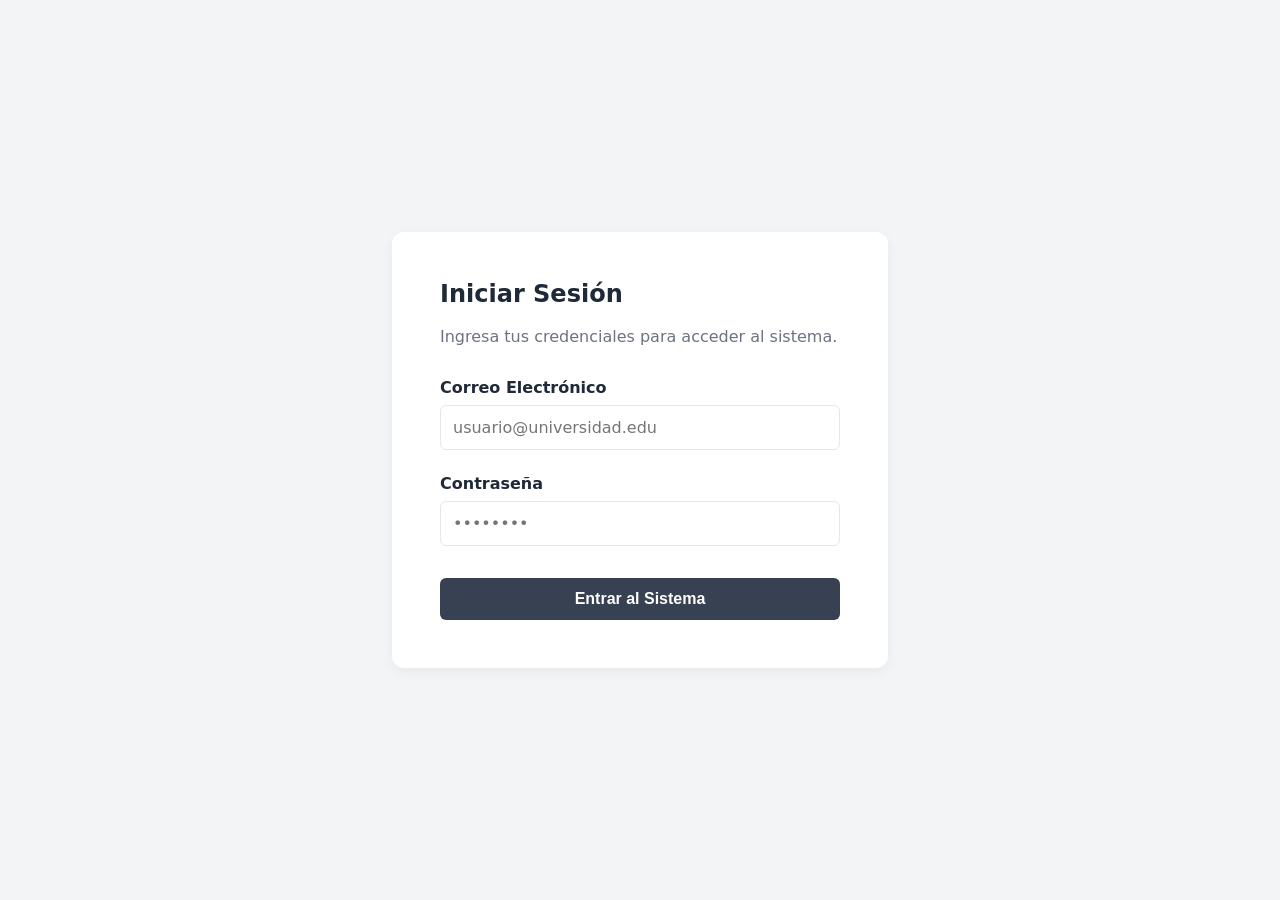
==== src/main/resources/static/index.html @ 3c0cdf13 "Tu mensaje descriptivo aquí" ====
<!DOCTYPE html>
<html lang="es">

<head>
    <meta charset="UTF-8">
    <meta name="viewport" content="width=device-width, initial-scale=1.0">
    <title>Iniciar Sesión - Centros de Acopio</title>
    <link rel="stylesheet" href="estilos.css">
    <style>
        body {
            justify-content: center;
            align-items: center;
            background-color: var(--bg-gray);
        }

        .login-card {
            background: white;
            padding: 3rem;
            border-radius: 12px;
            box-shadow: 0 4px 12px rgba(0, 0, 0, 0.05);
            width: 100%;
            max-width: 400px;
        }

        /* Corrección: Estilos idénticos para el input de contraseña */
        input[type="password"] {
            width: 100%;
            padding: 0.75rem;
            border: 1px solid var(--border);
            border-radius: 6px;
            margin-top: 0.5rem;
            box-sizing: border-box;
            font-family: inherit;
            font-size: 1rem;
            background-color: var(--bg-light);
        }

        input[type="password"]:focus {
            outline: none;
            border-color: var(--active-dark);
        }
    </style>
</head>

<body>

    <div class="login-card">
        <h2 class="mt-0">Iniciar Sesión</h2>
        <!-- Texto limpio, sin referencias extrañas -->
        <p class="text-muted mb-2">Ingresa tus credenciales para acceder al sistema.</p>

        <form id="loginForm">
            <div class="mb-1-5">
                <label for="email" class="font-semibold">Correo Electrónico</label>
                <input type="text" id="email" placeholder="usuario@universidad.edu" required>
            </div>

            <div class="mb-2">
                <label for="password" class="font-semibold">Contraseña</label>
                <input autocomplete="current-password" type="password" id="password" placeholder="••••••••" required>
            </div>

            <button type="submit" class="btn btn-primary">Entrar al Sistema</button>
        </form>
    </div>

    <script>
        document.getElementById('loginForm').addEventListener('submit', (e) => {
            e.preventDefault();
            // Simulación de ruteo para la demo
            const email = document.getElementById('email').value;

            if (email.includes('voluntario')) {
                window.location.href = 'recepcion.html';
            } else if (email.includes('encargado')) {
                window.location.href = 'encargado.html';
            } else {
                window.location.href = 'coordinador.html';
            }
        });
    </script>
</body>

</html>
---- src/main/resources/static/estilos.css ----
/* ==========================================================================
   1. Variables Globales y Tema
   ========================================================================== */
:root {
    --bg-light: #ffffff;
    --bg-gray: #f3f4f6;
    --text-dark: #1f2937;
    --text-muted: #6b7280;
    --border: #e5e7eb;
    --active-dark: #374151;
    --danger: #ef4444;
    --success: #10b981;
}

/* ==========================================================================
   2. Reset y Tipografía Base
   ========================================================================== */
body {
    font-family: 'Segoe UI', system-ui, sans-serif;
    margin: 0;
    display: flex;
    height: 100vh;
    color: var(--text-dark);
    background-color: var(--bg-light);
}

h1,
h2,
h3,
h4 {
    color: var(--text-dark);
}

/* ==========================================================================
   3. Layout Principal (Pantalla Dividida)
   ========================================================================== */
.left-panel {
    flex: 1.2;
    padding: 3rem 4rem;
    background: var(--bg-light);
    overflow-y: auto;
}

.right-panel {
    flex: 0.8;
    background: var(--bg-gray);
    padding: 3rem 2rem;
    position: relative;
    display: flex;
    flex-direction: column;
    overflow-y: auto;
}

/* ==========================================================================
   4. Navegación (Menú Desplegable)
   ========================================================================== */
.dropdown {
    position: absolute;
    top: 2rem;
    right: 2rem;
    z-index: 10;
}

.dropbtn {
    background: white;
    border: 1px solid var(--border);
    padding: 0.5rem 1rem;
    border-radius: 6px;
    cursor: pointer;
    font-weight: 500;
    color: var(--text-dark);
}

.dropdown-content {
    display: none;
    position: absolute;
    right: 0;
    background-color: white;
    min-width: 200px;
    box-shadow: 0px 8px 16px rgba(0, 0, 0, 0.1);
    border-radius: 6px;
    border: 1px solid var(--border);
    margin-top: 0.5rem;
}

.dropdown-content a {
    color: var(--text-dark);
    padding: 12px 16px;
    text-decoration: none;
    display: block;
    font-size: 0.95rem;
}

.dropdown:hover .dropdown-content {
    display: block;
}

.dropdown-content a:hover {
    background-color: var(--bg-gray);
}

/* ==========================================================================
   5. Tarjetas de Selección (Grid y Cards)
   ========================================================================== */
.category-grid {
    display: grid;
    grid-template-columns: repeat(2, 1fr);
    gap: 1rem;
    margin-bottom: 2rem;
}

.category-card {
    border: 1px solid var(--border);
    border-radius: 8px;
    padding: 1.2rem 1rem;
    cursor: pointer;
    transition: all 0.2s ease;
    display: flex;
    justify-content: space-between;
    align-items: center;
    font-weight: 500;
    background-color: var(--bg-light);
}

.category-card.active {
    background-color: var(--active-dark);
    color: white;
    border-color: var(--active-dark);
}

/* Manejo del ícono de check "✓" */
.category-card span:nth-child(2) {
    display: none;
}

.category-card.active span:nth-child(2) {
    display: block;
}

/* ==========================================================================
   6. Formularios y Controles
   ========================================================================== */
.form-section {
    display: none;
    animation: fadeIn 0.3s ease-in-out;
}

.form-section.active {
    display: block;
}

label {
    display: block;
    color: var(--text-dark);
}

input[type="text"],
input[type="number"],
select {
    width: 100%;
    padding: 0.75rem;
    border: 1px solid var(--border);
    border-radius: 6px;
    margin-top: 0.5rem;
    box-sizing: border-box;
    font-family: inherit;
    font-size: 1rem;
    background-color: var(--bg-light);
}

input:focus,
select:focus {
    outline: none;
    border-color: var(--active-dark);
}

/* ==========================================================================
   7. Botones
   ========================================================================== */
.btn {
    padding: 0.75rem 1.5rem;
    border-radius: 6px;
    font-weight: 600;
    font-size: 1rem;
    cursor: pointer;
    border: none;
    transition: opacity 0.2s;
    width: 100%;
    box-sizing: border-box;
}

.btn:hover {
    opacity: 0.9;
}

.btn-primary {
    background-color: var(--active-dark);
    color: white;
}

.btn-secondary {
    background-color: white;
    border: 1px solid var(--border);
    color: var(--text-dark);
}

.btn-danger {
    background-color: var(--danger);
    color: white;
}

/* ==========================================================================
   8. Componentes del Dashboard (Panel Derecho)
   ========================================================================== */
.info-card,
.dashboard-card {
    background: white;
    padding: 1.5rem;
    border-radius: 8px;
    box-shadow: 0 4px 6px rgba(0, 0, 0, 0.05);
}

/* Iconos circulares */
.circle-icon {
    width: 2rem;
    height: 2rem;
    border-radius: 50%;
    background: var(--bg-gray);
    display: flex;
    align-items: center;
    justify-content: center;
}

/* ==========================================================================
   9. Clases Utilitarias (Vitales para alinear y espaciar)
   ========================================================================== */
.text-muted {
    color: var(--text-muted);
}

.text-sm {
    font-size: 0.85rem;
}

.text-danger {
    color: var(--danger);
}

.text-success {
    color: var(--success);
}

.font-semibold {
    font-weight: 600;
}

.font-bold {
    font-weight: bold;
}

.mb-1-5 {
    margin-bottom: 1.5rem;
}

.mb-2 {
    margin-bottom: 2rem;
}

.mt-0 {
    margin-top: 0;
}

.mt-2 {
    margin-top: 2rem;
}

.pb-1 {
    padding-bottom: 1rem;
}

.border-bottom {
    border-bottom: 1px solid var(--border);
}

.flex-1 {
    flex: 1;
    overflow-y: auto;
}

/* Permite que el historial tenga scroll si crece mucho */

.flex-gap-1 {
    display: flex;
    gap: 1rem;
}

.flex-center-gap-1 {
    display: flex;
    align-items: center;
    gap: 1rem;
}

.text-right {
    text-align: right;
}

/* ==========================================================================
   10. Animaciones
   ========================================================================== */
@keyframes fadeIn {
    from {
        opacity: 0;
        transform: translateY(-5px);
    }

    to {
        opacity: 1;
        transform: translateY(0);
    }
}

/* Barra de Progreso (Metas) */
.progress-container {
    width: 100%;
    background-color: var(--border);
    border-radius: 99px;
    height: 8px;
    margin-top: 0.5rem;
    overflow: hidden;
}

.progress-fill {
    height: 100%;
    background-color: var(--success);
    width: 24%;
    /* Porcentaje inicial */
    transition: width 0.4s ease-in-out;
}

/* Notificación Flotante (Toast) */
.toast {
    position: fixed;
    bottom: 2rem;
    right: 2rem;
    background-color: var(--success);
    color: white;
    padding: 1rem 2rem;
    border-radius: 8px;
    box-shadow: 0 4px 12px rgba(0, 0, 0, 0.15);
    font-weight: 600;
    transform: translateY(100px);
    opacity: 0;
    transition: all 0.3s cubic-bezier(0.68, -0.55, 0.265, 1.55);
    z-index: 100;
}

.toast.show {
    transform: translateY(0);
    opacity: 1;
}

.flex-between-end {
    display: flex;
    justify-content: space-between;
    align-items: flex-end;
}

/* Contenedor y posicionamiento del menú superior */
.nav-wrapper {
    width: 100%;
    display: flex;
    justify-content: flex-end;
    margin-bottom: 2rem;
}

.dropdown-relative {
    position: relative;
    top: 0;
    right: 0;
}

/* Ancho completo con control de caja */
.w-full {
    width: 100%;
    box-sizing: border-box;
}
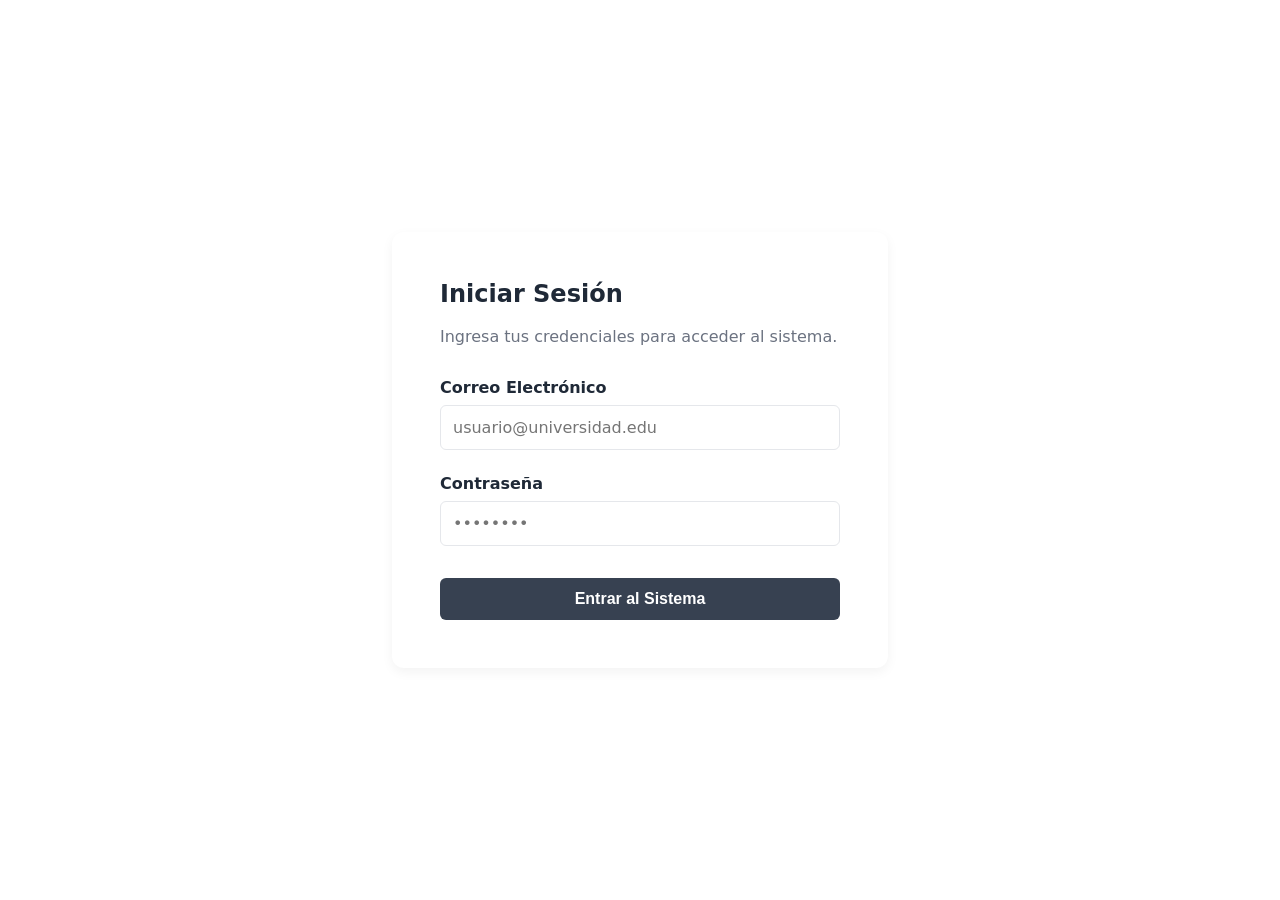
==== commit e3bf44ae: "Tu mensaje descriptivo aquí" ====
--- a/src/main/resources/static/index.html
+++ b/src/main/resources/static/index.html
@@ -6,47 +6,12 @@
     <meta name="viewport" content="width=device-width, initial-scale=1.0">
     <title>Iniciar Sesión - Centros de Acopio</title>
     <link rel="stylesheet" href="estilos.css">
-    <style>
-        body {
-            justify-content: center;
-            align-items: center;
-            background-color: var(--bg-gray);
-        }
-
-        .login-card {
-            background: white;
-            padding: 3rem;
-            border-radius: 12px;
-            box-shadow: 0 4px 12px rgba(0, 0, 0, 0.05);
-            width: 100%;
-            max-width: 400px;
-        }
-
-        /* Corrección: Estilos idénticos para el input de contraseña */
-        input[type="password"] {
-            width: 100%;
-            padding: 0.75rem;
-            border: 1px solid var(--border);
-            border-radius: 6px;
-            margin-top: 0.5rem;
-            box-sizing: border-box;
-            font-family: inherit;
-            font-size: 1rem;
-            background-color: var(--bg-light);
-        }
-
-        input[type="password"]:focus {
-            outline: none;
-            border-color: var(--active-dark);
-        }
-    </style>
 </head>
 
-<body>
+<body class="menu-body">
 
     <div class="login-card">
         <h2 class="mt-0">Iniciar Sesión</h2>
-        <!-- Texto limpio, sin referencias extrañas -->
         <p class="text-muted mb-2">Ingresa tus credenciales para acceder al sistema.</p>
 
         <form id="loginForm">
@@ -67,16 +32,19 @@
     <script>
         document.getElementById('loginForm').addEventListener('submit', (e) => {
             e.preventDefault();
-            // Simulación de ruteo para la demo
-            const email = document.getElementById('email').value;
+            const email = document.getElementById('email').value.toLowerCase();
 
-            if (email.includes('voluntario')) {
-                window.location.href = 'recepcion.html';
-            } else if (email.includes('encargado')) {
-                window.location.href = 'encargado.html';
+            // Persistencia de rol en sessionStorage
+            if (email.includes('encargado')) {
+                sessionStorage.setItem('rolActivo', 'encargado');
+            } else if (email.includes('coordinador')) {
+                sessionStorage.setItem('rolActivo', 'coordinador');
             } else {
-                window.location.href = 'coordinador.html';
+                sessionStorage.setItem('rolActivo', 'voluntario');
             }
+
+            // Redirección inmediata al Menú Principal
+            window.location.href = 'menu.html';
         });
     </script>
 </body>
--- a/src/main/resources/static/estilos.css
+++ b/src/main/resources/static/estilos.css
@@ -19,7 +19,10 @@
     font-family: 'Segoe UI', system-ui, sans-serif;
     margin: 0;
     display: flex;
-    height: 100vh;
+    /* Corrección de scrollbars en split screen */
+    min-height: 100vh;
+    height: auto;
+    overflow-x: hidden;
     color: var(--text-dark);
     background-color: var(--bg-light);
 }
@@ -38,7 +41,8 @@
     flex: 1.2;
     padding: 3rem 4rem;
     background: var(--bg-light);
-    overflow-y: auto;
+    /* Se cambia auto por visible para eliminar la barra de scroll a mitad de pantalla */
+    overflow-y: visible;
 }
 
 .right-panel {
@@ -48,17 +52,32 @@
     position: relative;
     display: flex;
     flex-direction: column;
-    overflow-y: auto;
-}
-
-/* ==========================================================================
-   4. Navegación (Menú Desplegable)
-   ========================================================================== */
+    min-height: 100vh;
+    box-sizing: border-box;
+}
+
+/* ==========================================================================
+   4. Navegación Superior y Menú Desplegable
+   ========================================================================== */
+.nav-wrapper {
+    width: 100%;
+    display: flex;
+    justify-content: flex-end;
+    margin-bottom: 2rem;
+    position: relative;
+    z-index: 50;
+}
+
 .dropdown {
-    position: absolute;
-    top: 2rem;
-    right: 2rem;
-    z-index: 10;
+    position: relative;
+    display: inline-block;
+    z-index: 50;
+}
+
+.dropdown-relative {
+    position: relative;
+    top: 0;
+    right: 0;
 }
 
 .dropbtn {
@@ -69,18 +88,39 @@
     cursor: pointer;
     font-weight: 500;
     color: var(--text-dark);
+    user-select: none;
+    transition: background-color 0.15s ease, border-color 0.15s ease;
+}
+
+.dropbtn:hover,
+.dropdown.open .dropbtn {
+    background-color: var(--bg-gray);
+    border-color: #d1d5db;
 }
 
 .dropdown-content {
     display: none;
     position: absolute;
     right: 0;
+    top: 100%;
     background-color: white;
-    min-width: 200px;
+    min-width: 210px;
     box-shadow: 0px 8px 16px rgba(0, 0, 0, 0.1);
     border-radius: 6px;
     border: 1px solid var(--border);
-    margin-top: 0.5rem;
+    margin-top: 4px;
+    z-index: 1000;
+}
+
+/* Puente invisible entre el botón y el menú para que el cursor no pierda el hover */
+.dropdown-content::before {
+    content: "";
+    position: absolute;
+    top: -10px;
+    left: 0;
+    right: 0;
+    height: 10px;
+    background: transparent;
 }
 
 .dropdown-content a {
@@ -89,9 +129,14 @@
     text-decoration: none;
     display: block;
     font-size: 0.95rem;
-}
-
-.dropdown:hover .dropdown-content {
+    transition: background-color 0.15s ease;
+}
+
+/* Mostrar tanto con hover, focus dentro o cuando está abierto con la clase open/show */
+.dropdown:hover .dropdown-content,
+.dropdown:focus-within .dropdown-content,
+.dropdown.open .dropdown-content,
+.dropdown-content.show {
     display: block;
 }
 
@@ -128,7 +173,6 @@
     border-color: var(--active-dark);
 }
 
-/* Manejo del ícono de check "✓" */
 .category-card span:nth-child(2) {
     display: none;
 }
@@ -155,6 +199,7 @@
 }
 
 input[type="text"],
+input[type="password"],
 input[type="number"],
 select {
     width: 100%;
@@ -174,6 +219,13 @@
     border-color: var(--active-dark);
 }
 
+/* Grupo de cantidad y unidad de medida */
+.input-unit-group {
+    display: grid;
+    grid-template-columns: 2fr 1fr;
+    gap: 0.75rem;
+}
+
 /* ==========================================================================
    7. Botones
    ========================================================================== */
@@ -220,7 +272,6 @@
     box-shadow: 0 4px 6px rgba(0, 0, 0, 0.05);
 }
 
-/* Iconos circulares */
 .circle-icon {
     width: 2rem;
     height: 2rem;
@@ -231,9 +282,107 @@
     justify-content: center;
 }
 
-/* ==========================================================================
-   9. Clases Utilitarias (Vitales para alinear y espaciar)
-   ========================================================================== */
+/* Métricas Maestras */
+.stat-grid {
+    display: grid;
+    grid-template-columns: repeat(2, 1fr);
+    gap: 1rem;
+}
+
+.stat-box {
+    background-color: var(--bg-gray);
+    padding: 1rem;
+    border-radius: 6px;
+}
+
+.stat-box h4 {
+    margin: 0 0 0.5rem 0;
+    font-size: 0.85rem;
+    color: var(--text-muted);
+}
+
+.stat-box p {
+    margin: 0;
+    font-size: 1.25rem;
+    font-weight: bold;
+}
+
+/* Historial de movimientos */
+.history-list {
+    list-style: none;
+    padding: 0;
+    margin: 0;
+}
+
+.history-list li {
+    display: flex;
+    justify-content: space-between;
+    align-items: center;
+    padding: 1rem 0;
+    border-bottom: 1px solid var(--border);
+}
+
+.history-list li:last-child {
+    border-bottom: none;
+}
+
+/* ==========================================================================
+   9. Menú Principal (menu.html)
+   ========================================================================== */
+.menu-body {
+    align-items: center;
+    justify-content: center;
+}
+
+.menu-container {
+    width: 100%;
+    max-width: 600px;
+    padding: 3rem;
+}
+
+.menu-grid-col {
+    display: grid;
+    grid-template-columns: 1fr;
+    gap: 1rem;
+    margin-top: 2rem;
+}
+
+.menu-link-card {
+    text-decoration: none;
+    display: block;
+}
+
+.menu-title {
+    margin: 0 0 0.5rem 0;
+    color: var(--active-dark);
+}
+
+.menu-desc {
+    margin: 0;
+    color: var(--text-muted);
+    font-size: 0.9rem;
+    font-weight: normal;
+}
+
+.no-underline {
+    text-decoration: none;
+}
+
+.logout-container {
+    margin-top: 2rem;
+    border-top: 1px solid var(--border);
+    padding-top: 1rem;
+    text-align: right;
+}
+
+/* ==========================================================================
+   10. Clases Utilitarias (Alineación y Espaciado)
+   ========================================================================== */
+.w-full {
+    width: 100%;
+    box-sizing: border-box;
+}
+
 .text-muted {
     color: var(--text-muted);
 }
@@ -256,6 +405,10 @@
 
 .font-bold {
     font-weight: bold;
+}
+
+.mb-0 {
+    margin-bottom: 0;
 }
 
 .mb-1-5 {
@@ -287,8 +440,6 @@
     overflow-y: auto;
 }
 
-/* Permite que el historial tenga scroll si crece mucho */
-
 .flex-gap-1 {
     display: flex;
     gap: 1rem;
@@ -300,12 +451,18 @@
     gap: 1rem;
 }
 
+.flex-between-end {
+    display: flex;
+    justify-content: space-between;
+    align-items: flex-end;
+}
+
 .text-right {
     text-align: right;
 }
 
 /* ==========================================================================
-   10. Animaciones
+   11. Animaciones, Barra de Progreso y Toasts
    ========================================================================== */
 @keyframes fadeIn {
     from {
@@ -319,7 +476,6 @@
     }
 }
 
-/* Barra de Progreso (Metas) */
 .progress-container {
     width: 100%;
     background-color: var(--border);
@@ -333,11 +489,9 @@
     height: 100%;
     background-color: var(--success);
     width: 24%;
-    /* Porcentaje inicial */
     transition: width 0.4s ease-in-out;
 }
 
-/* Notificación Flotante (Toast) */
 .toast {
     position: fixed;
     bottom: 2rem;
@@ -359,28 +513,11 @@
     opacity: 1;
 }
 
-.flex-between-end {
-    display: flex;
-    justify-content: space-between;
-    align-items: flex-end;
-}
-
-/* Contenedor y posicionamiento del menú superior */
-.nav-wrapper {
-    width: 100%;
-    display: flex;
-    justify-content: flex-end;
-    margin-bottom: 2rem;
-}
-
-.dropdown-relative {
-    position: relative;
-    top: 0;
-    right: 0;
-}
-
-/* Ancho completo con control de caja */
-.w-full {
-    width: 100%;
-    box-sizing: border-box;
+.login-card {
+    background: white;
+    padding: 3rem;
+    border-radius: 12px;
+    box-shadow: 0 4px 12px rgba(0, 0, 0, 0.05);
+    width: 100%;
+    max-width: 400px;
 }
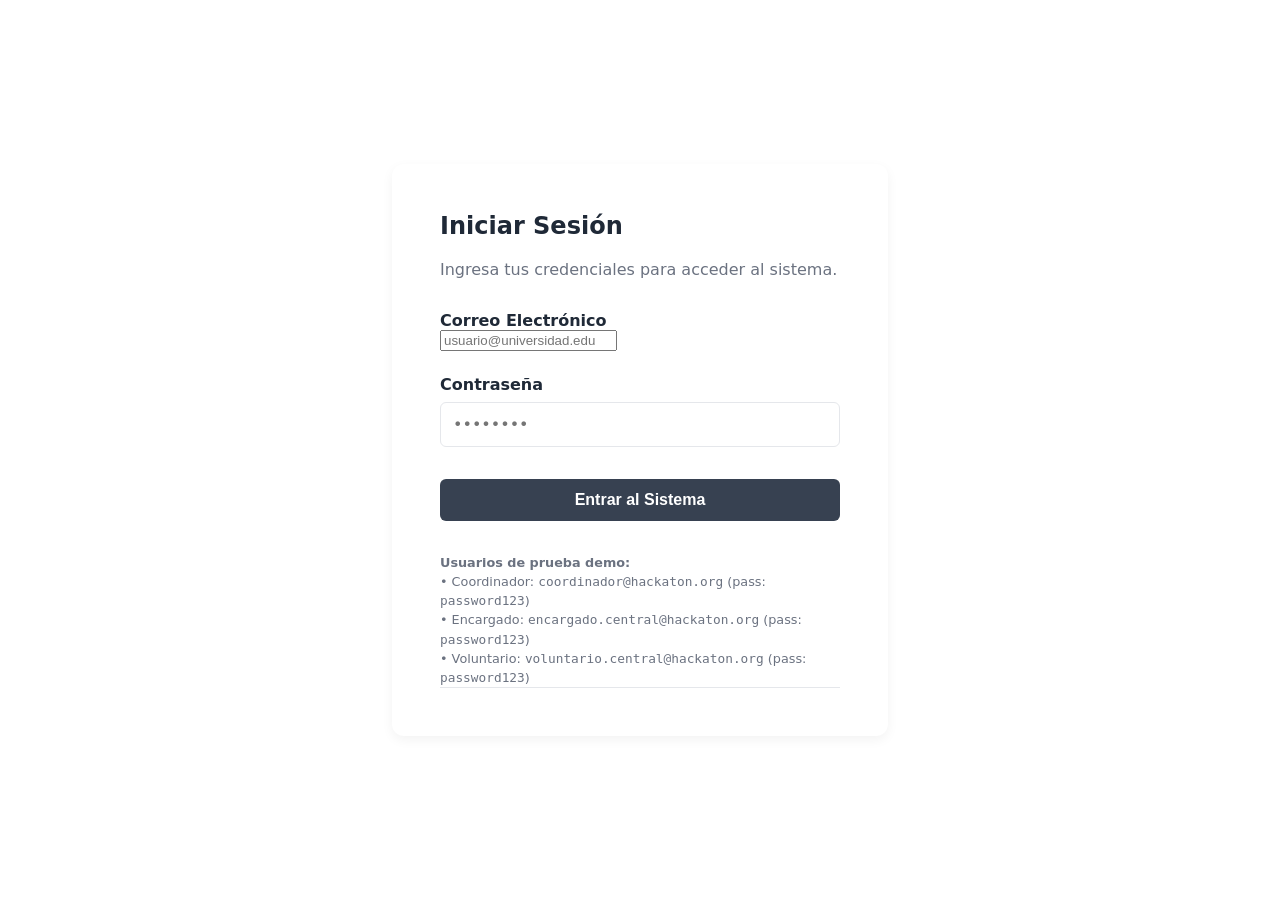
==== commit a8c38b2f: "Tu mensaje descriptivo aquí" ====
--- a/src/main/resources/static/index.html
+++ b/src/main/resources/static/index.html
@@ -14,37 +14,118 @@
         <h2 class="mt-0">Iniciar Sesión</h2>
         <p class="text-muted mb-2">Ingresa tus credenciales para acceder al sistema.</p>
 
+        <!-- Mensaje de error / feedback -->
+        <div id="alertMessage" class="alert-error">
+            <span id="alertText"></span>
+        </div>
+
         <form id="loginForm">
             <div class="mb-1-5">
                 <label for="email" class="font-semibold">Correo Electrónico</label>
-                <input type="text" id="email" placeholder="usuario@universidad.edu" required>
+                <input type="email" id="email" placeholder="usuario@universidad.edu" required autocomplete="username">
             </div>
 
             <div class="mb-2">
                 <label for="password" class="font-semibold">Contraseña</label>
-                <input autocomplete="current-password" type="password" id="password" placeholder="••••••••" required>
+                <input type="password" id="password" placeholder="••••••••" required autocomplete="current-password">
             </div>
 
-            <button type="submit" class="btn btn-primary">Entrar al Sistema</button>
+            <button type="submit" id="btnSubmit" class="btn btn-primary">Entrar al Sistema</button>
         </form>
+
+        <div class="mt-2 pt-1 border-bottom text-muted login-demo-info">
+            <strong>Usuarios de prueba demo:</strong><br>
+            • Coordinador: <code>coordinador@hackaton.org</code> (pass: <code>password123</code>)<br>
+            • Encargado: <code>encargado.central@hackaton.org</code> (pass: <code>password123</code>)<br>
+            • Voluntario: <code>voluntario.central@hackaton.org</code> (pass: <code>password123</code>)
+        </div>
     </div>
 
     <script>
-        document.getElementById('loginForm').addEventListener('submit', (e) => {
+        const loginForm = document.getElementById('loginForm');
+        const emailInput = document.getElementById('email');
+        const passwordInput = document.getElementById('password');
+        const btnSubmit = document.getElementById('btnSubmit');
+        const alertMessage = document.getElementById('alertMessage');
+        const alertText = document.getElementById('alertText');
+
+        function mostrarError(mensaje) {
+            alertText.textContent = mensaje;
+            alertMessage.style.display = 'block';
+        }
+
+        function limpiarError() {
+            alertMessage.style.display = 'none';
+            alertText.textContent = '';
+        }
+
+        loginForm.addEventListener('submit', async (e) => {
             e.preventDefault();
-            const email = document.getElementById('email').value.toLowerCase();
+            limpiarError();
 
-            // Persistencia de rol en sessionStorage
-            if (email.includes('encargado')) {
-                sessionStorage.setItem('rolActivo', 'encargado');
-            } else if (email.includes('coordinador')) {
-                sessionStorage.setItem('rolActivo', 'coordinador');
-            } else {
-                sessionStorage.setItem('rolActivo', 'voluntario');
+            const email = emailInput.value.trim();
+            const password = passwordInput.value;
+
+            if (!email || !password) {
+                mostrarError('Por favor completa todos los campos requeridos.');
+                return;
             }
 
-            // Redirección inmediata al Menú Principal
-            window.location.href = 'menu.html';
+            btnSubmit.disabled = true;
+            btnSubmit.textContent = 'Verificando...';
+
+            try {
+                const response = await fetch('/api/auth/login', {
+                    method: 'POST',
+                    headers: {
+                        'Content-Type': 'application/json'
+                    },
+                    body: JSON.stringify({ email, password })
+                });
+
+                if (!response.ok) {
+                    let mensajeError = 'Credenciales incorrectas o usuario no encontrado.';
+                    try {
+                        const errorData = await response.json();
+                        if (errorData && errorData.mensaje) {
+                            mensajeError = errorData.mensaje;
+                        }
+                    } catch (parseErr) {
+                        // Respuesta sin formato JSON
+                    }
+                    mostrarError(mensajeError);
+                    btnSubmit.disabled = false;
+                    btnSubmit.textContent = 'Entrar al Sistema';
+                    return;
+                }
+
+                const data = await response.json();
+
+                // Persistir sesión del usuario
+                // Se guarda en minúsculas para compatibilidad con las vistas existentes
+                const rolEnMinuscula = (data.rol || '').toLowerCase();
+                sessionStorage.setItem('rolActivo', rolEnMinuscula);
+                sessionStorage.setItem('usuarioId', data.id);
+                sessionStorage.setItem('usuarioNombre', data.nombre);
+                sessionStorage.setItem('usuarioEmail', data.email);
+                if (data.centroId) {
+                    sessionStorage.setItem('centroId', data.centroId);
+                    sessionStorage.setItem('centroNombre', data.centroNombre || '');
+                }
+                if (data.institucionId) {
+                    sessionStorage.setItem('institucionId', data.institucionId);
+                    sessionStorage.setItem('institucionNombre', data.institucionNombre || '');
+                }
+
+                // Redirección inmediata al Menú Principal
+                window.location.href = 'menu.html';
+
+            } catch (networkError) {
+                console.error('Error de conexión:', networkError);
+                mostrarError('No se pudo conectar con el servidor backend. Verifica tu conexión.');
+                btnSubmit.disabled = false;
+                btnSubmit.textContent = 'Entrar al Sistema';
+            }
         });
     </script>
 </body>
--- a/src/main/resources/static/estilos.css
+++ b/src/main/resources/static/estilos.css
@@ -488,7 +488,7 @@
 .progress-fill {
     height: 100%;
     background-color: var(--success);
-    width: 24%;
+    width: 0%;
     transition: width 0.4s ease-in-out;
 }
 
@@ -520,4 +520,20 @@
     box-shadow: 0 4px 12px rgba(0, 0, 0, 0.05);
     width: 100%;
     max-width: 400px;
+}
+
+.alert-error {
+    display: none;
+    padding: 0.75rem 1rem;
+    border-radius: 6px;
+    margin-bottom: 1.5rem;
+    font-size: 0.9rem;
+    background-color: #fee2e2;
+    color: #b91c1c;
+    border: 1px solid #fca5a5;
+}
+
+.login-demo-info {
+    font-size: 0.8rem;
+    line-height: 1.5;
 }
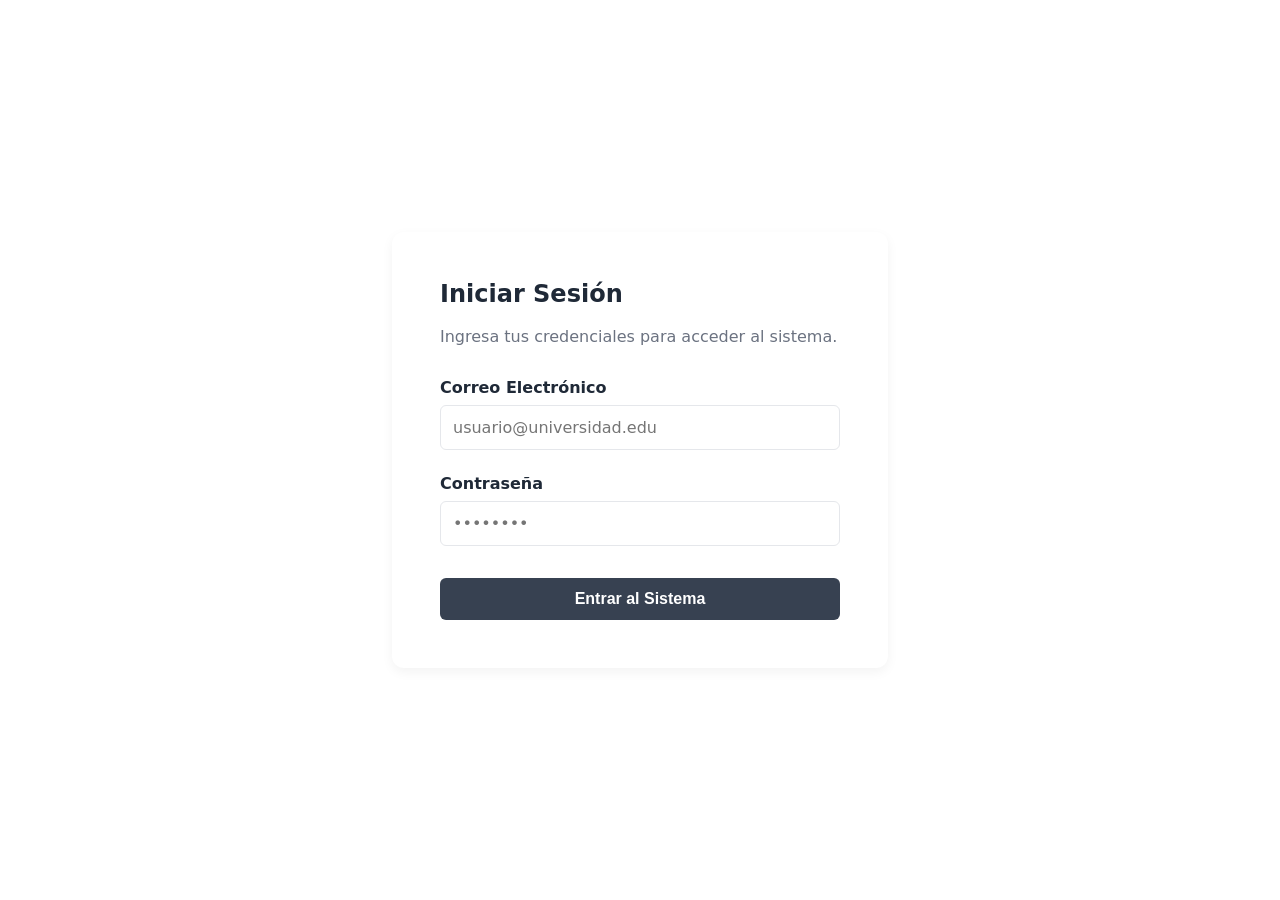
==== commit 190719c7: "arreglamos los errores de la conexión con el backend" ====
--- a/src/main/resources/static/index.html
+++ b/src/main/resources/static/index.html
@@ -14,7 +14,7 @@
         <h2 class="mt-0">Iniciar Sesión</h2>
         <p class="text-muted mb-2">Ingresa tus credenciales para acceder al sistema.</p>
 
-        <!-- Mensaje de error / feedback -->
+        <!-- Mensaje de error discreto para feedback del backend -->
         <div id="alertMessage" class="alert-error">
             <span id="alertText"></span>
         </div>
@@ -22,23 +22,16 @@
         <form id="loginForm">
             <div class="mb-1-5">
                 <label for="email" class="font-semibold">Correo Electrónico</label>
-                <input type="email" id="email" placeholder="usuario@universidad.edu" required autocomplete="username">
+                <input type="text" id="email" placeholder="usuario@universidad.edu" required autocomplete="username">
             </div>
 
             <div class="mb-2">
                 <label for="password" class="font-semibold">Contraseña</label>
-                <input type="password" id="password" placeholder="••••••••" required autocomplete="current-password">
+                <input autocomplete="current-password" type="password" id="password" placeholder="••••••••" required>
             </div>
 
             <button type="submit" id="btnSubmit" class="btn btn-primary">Entrar al Sistema</button>
         </form>
-
-        <div class="mt-2 pt-1 border-bottom text-muted login-demo-info">
-            <strong>Usuarios de prueba demo:</strong><br>
-            • Coordinador: <code>coordinador@hackaton.org</code> (pass: <code>password123</code>)<br>
-            • Encargado: <code>encargado.central@hackaton.org</code> (pass: <code>password123</code>)<br>
-            • Voluntario: <code>voluntario.central@hackaton.org</code> (pass: <code>password123</code>)
-        </div>
     </div>
 
     <script>
@@ -102,12 +95,13 @@
                 const data = await response.json();
 
                 // Persistir sesión del usuario
-                // Se guarda en minúsculas para compatibilidad con las vistas existentes
                 const rolEnMinuscula = (data.rol || '').toLowerCase();
                 sessionStorage.setItem('rolActivo', rolEnMinuscula);
                 sessionStorage.setItem('usuarioId', data.id);
                 sessionStorage.setItem('usuarioNombre', data.nombre);
+                sessionStorage.setItem('email', data.email);
                 sessionStorage.setItem('usuarioEmail', data.email);
+                sessionStorage.setItem('usuarioActivo', JSON.stringify(data));
                 if (data.centroId) {
                     sessionStorage.setItem('centroId', data.centroId);
                     sessionStorage.setItem('centroNombre', data.centroNombre || '');
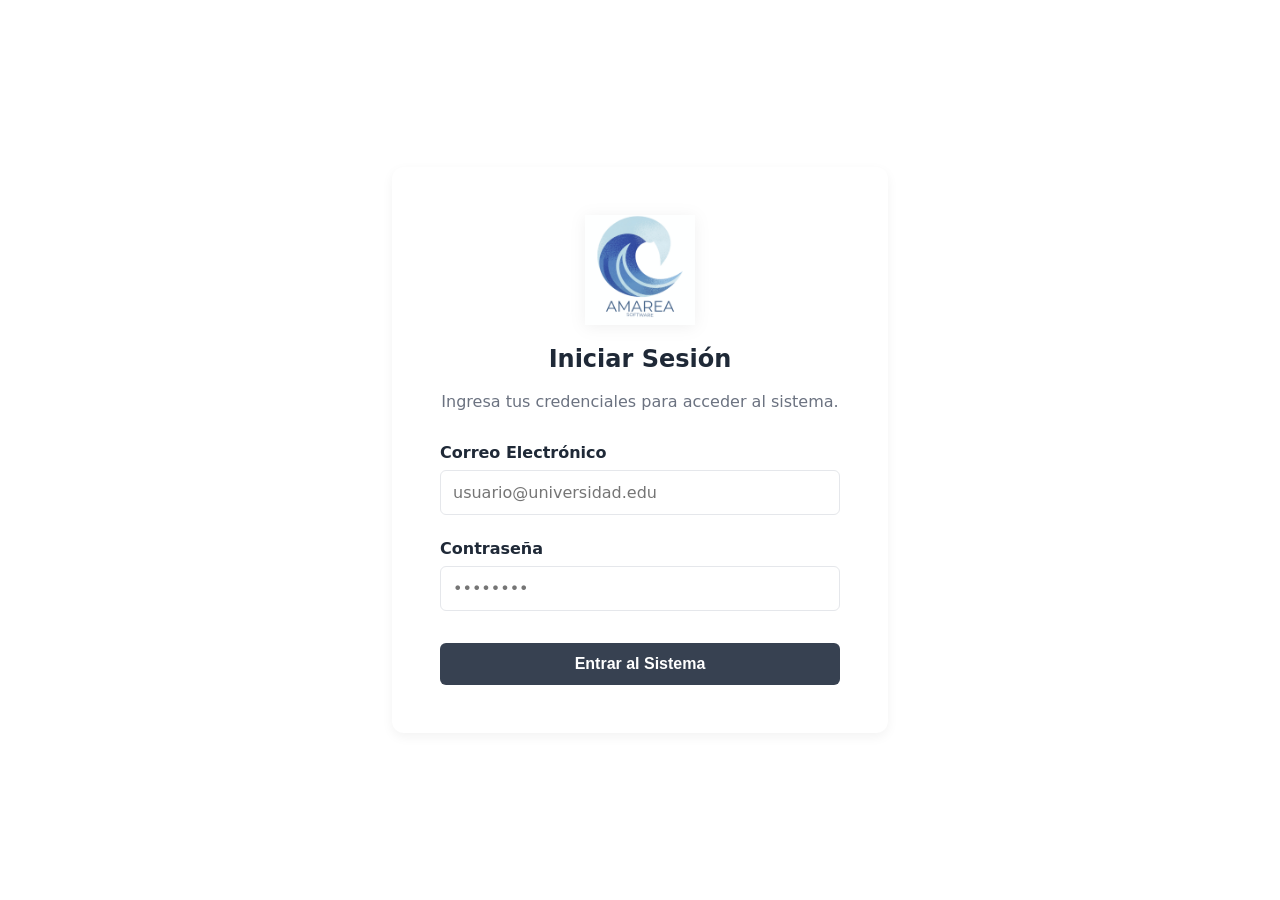
==== commit bdda87b2: "Tu mensaje descriptivo aquí" ====
--- a/src/main/resources/static/index.html
+++ b/src/main/resources/static/index.html
@@ -11,6 +11,7 @@
 <body class="menu-body">
 
     <div class="login-card">
+        <img src="logo.png" alt="Amarea Software" class="login-logo">
         <h2 class="mt-0">Iniciar Sesión</h2>
         <p class="text-muted mb-2">Ingresa tus credenciales para acceder al sistema.</p>
 
@@ -19,7 +20,7 @@
             <span id="alertText"></span>
         </div>
 
-        <form id="loginForm">
+        <form id="loginForm" class="text-left">
             <div class="mb-1-5">
                 <label for="email" class="font-semibold">Correo Electrónico</label>
                 <input type="text" id="email" placeholder="usuario@universidad.edu" required autocomplete="username">
--- a/src/main/resources/static/estilos.css
+++ b/src/main/resources/static/estilos.css
@@ -459,6 +459,10 @@
 
 .text-right {
     text-align: right;
+}
+
+.text-left {
+    text-align: left;
 }
 
 /* ==========================================================================
@@ -520,6 +524,15 @@
     box-shadow: 0 4px 12px rgba(0, 0, 0, 0.05);
     width: 100%;
     max-width: 400px;
+    text-align: center;
+}
+
+.login-logo {
+    width: 110px;
+    height: auto;
+    margin: 0 auto 1.25rem auto;
+    display: block;
+    filter: drop-shadow(0 2px 8px rgba(0, 0, 0, 0.06));
 }
 
 .alert-error {
@@ -536,4 +549,69 @@
 .login-demo-info {
     font-size: 0.8rem;
     line-height: 1.5;
+}
+
+/* ==========================================================================
+   14. Mapa Interactivo y Leyenda Semafórica (Leaflet)
+   ========================================================================== */
+.flex-between-center {
+    display: flex;
+    justify-content: space-between;
+    align-items: center;
+}
+
+.map-legend {
+    display: flex;
+    gap: 0.75rem;
+    font-size: 0.75rem;
+    font-weight: 500;
+    color: var(--text-muted);
+}
+
+.legend-item {
+    display: flex;
+    align-items: center;
+    gap: 0.35rem;
+}
+
+.legend-dot {
+    width: 9px;
+    height: 9px;
+    border-radius: 50%;
+    display: inline-block;
+}
+
+.dot-green {
+    background-color: #10b981;
+}
+
+.dot-yellow {
+    background-color: #f59e0b;
+}
+
+.dot-red {
+    background-color: #ef4444;
+}
+
+.custom-map-pin {
+    background: transparent !important;
+    border: none !important;
+}
+
+.leaflet-popup-content-wrapper {
+    border-radius: 8px !important;
+    box-shadow: 0 10px 25px -5px rgba(0, 0, 0, 0.1), 0 8px 10px -6px rgba(0, 0, 0, 0.1) !important;
+}
+
+.leaflet-popup-content {
+    margin: 12px 14px !important;
+    line-height: 1.4 !important;
+}
+
+#mapaCentros {
+    height: 320px;
+    width: 100%;
+    border-radius: 8px;
+    border: 1px solid var(--border);
+    z-index: 1;
 }
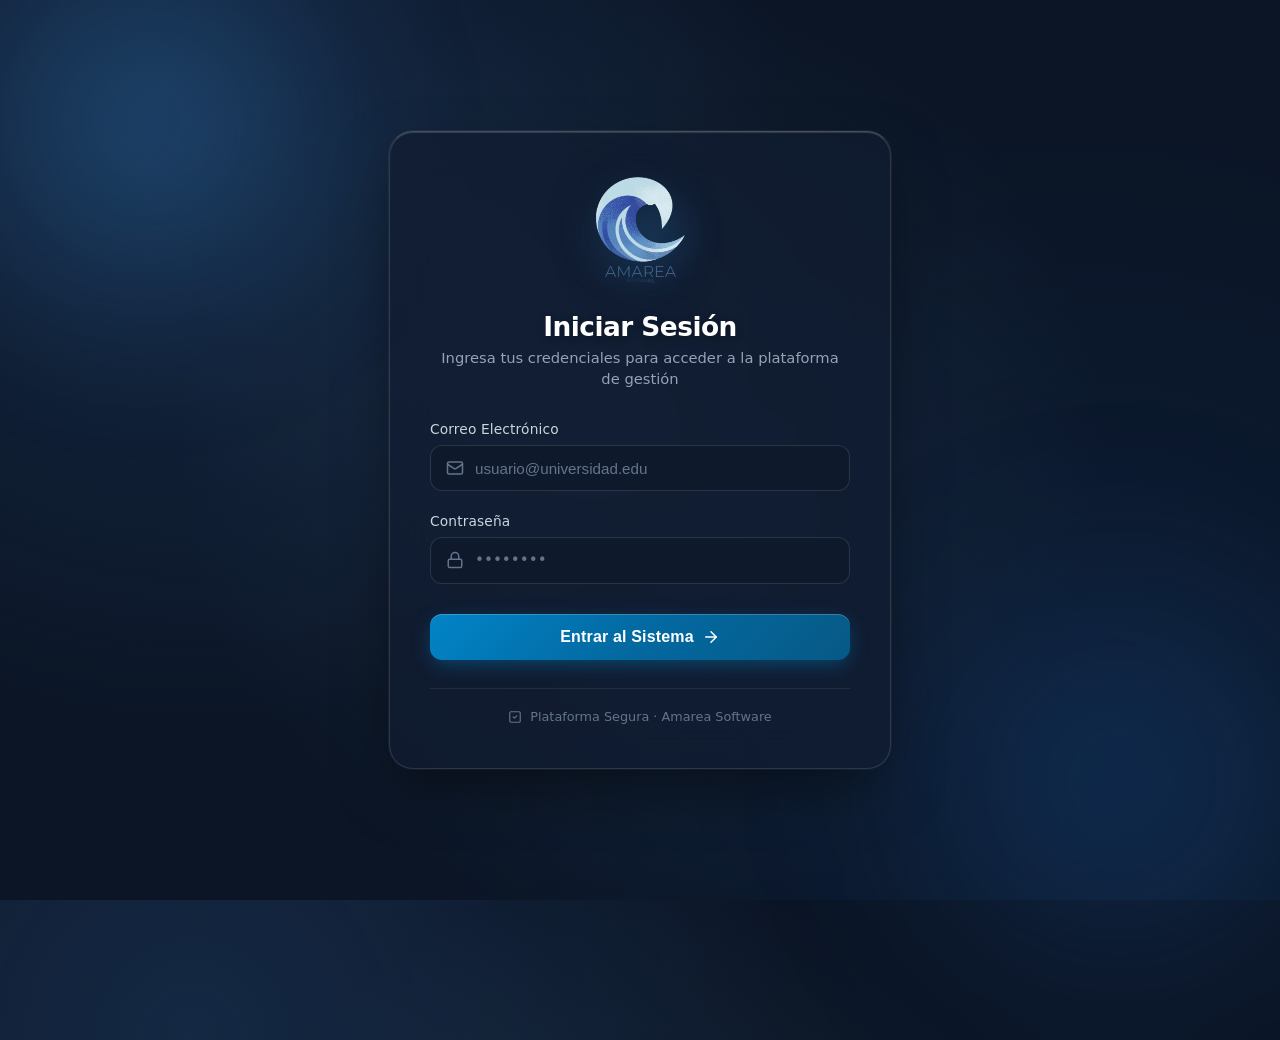
==== commit d8e82197: "Cambios en el login" ====
--- a/src/main/resources/static/index.html
+++ b/src/main/resources/static/index.html
@@ -8,31 +8,74 @@
     <link rel="stylesheet" href="estilos.css">
 </head>
 
-<body class="menu-body">
+<body class="login-page-body">
+
+    <!-- Orbes ambientales con glow -->
+    <div class="login-bg-glow-1"></div>
+    <div class="login-bg-glow-2"></div>
 
     <div class="login-card">
-        <img src="logo.png" alt="Amarea Software" class="login-logo">
-        <h2 class="mt-0">Iniciar Sesión</h2>
-        <p class="text-muted mb-2">Ingresa tus credenciales para acceder al sistema.</p>
+        <div class="login-brand">
+            <div class="login-logo-wrapper">
+                <img src="logo.png" alt="Amarea Software" class="login-logo">
+            </div>
+            <h1 class="login-header-title">Iniciar Sesión</h1>
+            <p class="login-header-subtitle">Ingresa tus credenciales para acceder a la plataforma de gestión</p>
+        </div>
 
-        <!-- Mensaje de error discreto para feedback del backend -->
+        <!-- Mensaje de error discreto y moderno para feedback del backend -->
         <div id="alertMessage" class="alert-error">
+            <svg width="18" height="18" viewBox="0 0 24 24" fill="none" stroke="currentColor" stroke-width="2" stroke-linecap="round" stroke-linejoin="round">
+                <circle cx="12" cy="12" r="10"></circle>
+                <line x1="12" y1="8" x2="12" y2="12"></line>
+                <line x1="12" y1="16" x2="12.01" y2="16"></line>
+            </svg>
             <span id="alertText"></span>
         </div>
 
-        <form id="loginForm" class="text-left">
-            <div class="mb-1-5">
-                <label for="email" class="font-semibold">Correo Electrónico</label>
-                <input type="text" id="email" placeholder="usuario@universidad.edu" required autocomplete="username">
+        <form id="loginForm">
+            <div class="login-input-group">
+                <label for="email" class="login-label">Correo Electrónico</label>
+                <div class="login-field-box">
+                    <span class="login-field-icon">
+                        <svg width="18" height="18" viewBox="0 0 24 24" fill="none" stroke="currentColor" stroke-width="2" stroke-linecap="round" stroke-linejoin="round">
+                            <rect width="20" height="16" x="2" y="4" rx="2"></rect>
+                            <path d="m22 7-8.97 5.7a1.94 1.94 0 0 1-2.06 0L2 7"></path>
+                        </svg>
+                    </span>
+                    <input type="email" id="email" class="login-input" placeholder="usuario@universidad.edu" required autocomplete="username">
+                </div>
             </div>
 
-            <div class="mb-2">
-                <label for="password" class="font-semibold">Contraseña</label>
-                <input autocomplete="current-password" type="password" id="password" placeholder="••••••••" required>
+            <div class="login-input-group">
+                <label for="password" class="login-label">Contraseña</label>
+                <div class="login-field-box">
+                    <span class="login-field-icon">
+                        <svg width="18" height="18" viewBox="0 0 24 24" fill="none" stroke="currentColor" stroke-width="2" stroke-linecap="round" stroke-linejoin="round">
+                            <rect width="18" height="11" x="3" y="11" rx="2" ry="2"></rect>
+                            <path d="M7 11V7a5 5 0 0 1 10 0v4"></path>
+                        </svg>
+                    </span>
+                    <input autocomplete="current-password" type="password" id="password" class="login-input" placeholder="••••••••" required>
+                </div>
             </div>
 
-            <button type="submit" id="btnSubmit" class="btn btn-primary">Entrar al Sistema</button>
+            <button type="submit" id="btnSubmit" class="btn-login">
+                <span>Entrar al Sistema</span>
+                <svg width="18" height="18" viewBox="0 0 24 24" fill="none" stroke="currentColor" stroke-width="2" stroke-linecap="round" stroke-linejoin="round">
+                    <path d="M5 12h14"></path>
+                    <path d="m12 5 7 7-7 7"></path>
+                </svg>
+            </button>
         </form>
+
+        <div class="login-footer-info">
+            <svg width="14" height="14" viewBox="0 0 24 24" fill="none" stroke="currentColor" stroke-width="2" stroke-linecap="round" stroke-linejoin="round">
+                <rect width="18" height="18" x="3" y="3" rx="2"></rect>
+                <path d="m9 12 2 2 4-4"></path>
+            </svg>
+            <span>Plataforma Segura · Amarea Software</span>
+        </div>
     </div>
 
     <script>
@@ -45,7 +88,7 @@
 
         function mostrarError(mensaje) {
             alertText.textContent = mensaje;
-            alertMessage.style.display = 'block';
+            alertMessage.style.display = 'flex';
         }
 
         function limpiarError() {
--- a/src/main/resources/static/estilos.css
+++ b/src/main/resources/static/estilos.css
@@ -43,6 +43,7 @@
     background: var(--bg-light);
     /* Se cambia auto por visible para eliminar la barra de scroll a mitad de pantalla */
     overflow-y: visible;
+    animation: fadeInUp 0.45s cubic-bezier(0.16, 1, 0.3, 1) both;
 }
 
 .right-panel {
@@ -54,6 +55,7 @@
     flex-direction: column;
     min-height: 100vh;
     box-sizing: border-box;
+    animation: fadeInUp 0.55s cubic-bezier(0.16, 1, 0.3, 1) 0.08s both;
 }
 
 /* ==========================================================================
@@ -159,18 +161,34 @@
     border-radius: 8px;
     padding: 1.2rem 1rem;
     cursor: pointer;
-    transition: all 0.2s ease;
+    transition: transform 0.2s cubic-bezier(0.4, 0, 0.2, 1),
+                box-shadow 0.2s cubic-bezier(0.4, 0, 0.2, 1),
+                border-color 0.2s ease,
+                background-color 0.2s ease,
+                color 0.2s ease;
     display: flex;
     justify-content: space-between;
     align-items: center;
     font-weight: 500;
     background-color: var(--bg-light);
+    user-select: none;
+}
+
+.category-card:hover {
+    transform: translateY(-2px);
+    box-shadow: 0 4px 12px rgba(0, 0, 0, 0.08);
+    border-color: #cbd5e1;
+}
+
+.category-card:active {
+    transform: translateY(0) scale(0.98);
 }
 
 .category-card.active {
     background-color: var(--active-dark);
     color: white;
     border-color: var(--active-dark);
+    box-shadow: 0 4px 10px rgba(55, 65, 81, 0.2);
 }
 
 .category-card span:nth-child(2) {
@@ -236,18 +254,42 @@
     font-size: 1rem;
     cursor: pointer;
     border: none;
-    transition: opacity 0.2s;
+    transition: transform 0.15s cubic-bezier(0.4, 0, 0.2, 1),
+                box-shadow 0.15s cubic-bezier(0.4, 0, 0.2, 1),
+                opacity 0.15s ease,
+                background-color 0.15s ease;
     width: 100%;
     box-sizing: border-box;
-}
-
-.btn:hover {
-    opacity: 0.9;
+    display: inline-flex;
+    align-items: center;
+    justify-content: center;
+    user-select: none;
+}
+
+.btn:hover:not(:disabled) {
+    transform: translateY(-1.5px);
+    box-shadow: 0 4px 10px rgba(0, 0, 0, 0.12);
+}
+
+.btn:active:not(:disabled) {
+    transform: translateY(0) scale(0.98);
+    box-shadow: 0 2px 4px rgba(0, 0, 0, 0.08);
+}
+
+.btn:disabled {
+    opacity: 0.6;
+    cursor: not-allowed;
+    transform: none !important;
+    box-shadow: none !important;
 }
 
 .btn-primary {
     background-color: var(--active-dark);
     color: white;
+}
+
+.btn-primary:hover:not(:disabled) {
+    background-color: #1f2937;
 }
 
 .btn-secondary {
@@ -256,9 +298,17 @@
     color: var(--text-dark);
 }
 
+.btn-secondary:hover:not(:disabled) {
+    background-color: var(--bg-gray);
+}
+
 .btn-danger {
     background-color: var(--danger);
     color: white;
+}
+
+.btn-danger:hover:not(:disabled) {
+    background-color: #dc2626;
 }
 
 /* ==========================================================================
@@ -350,6 +400,19 @@
 .menu-link-card {
     text-decoration: none;
     display: block;
+    transition: transform 0.25s cubic-bezier(0.4, 0, 0.2, 1),
+                box-shadow 0.25s cubic-bezier(0.4, 0, 0.2, 1),
+                border-color 0.2s ease;
+}
+
+.menu-link-card:hover {
+    transform: translateY(-3px);
+    box-shadow: 0 8px 20px rgba(0, 0, 0, 0.08);
+    border-color: #cbd5e1;
+}
+
+.menu-link-card:active {
+    transform: translateY(-1px) scale(0.99);
 }
 
 .menu-title {
@@ -473,27 +536,84 @@
         opacity: 0;
         transform: translateY(-5px);
     }
-
     to {
         opacity: 1;
         transform: translateY(0);
     }
 }
 
+/* 1. Animación de entrada suave para tarjetas y paneles (Fade-In Up) */
+@keyframes fadeInUp {
+    from {
+        opacity: 0;
+        transform: translateY(18px);
+    }
+    to {
+        opacity: 1;
+        transform: translateY(0);
+    }
+}
+
+/* 4. Pulso suave para nuevos registros en el historial */
+@keyframes pulseHighlight {
+    0% {
+        background-color: rgba(16, 185, 129, 0.22);
+        transform: scale(1.015);
+        box-shadow: 0 0 0 4px rgba(16, 185, 129, 0.15);
+    }
+    50% {
+        background-color: rgba(16, 185, 129, 0.1);
+        transform: scale(1.005);
+    }
+    100% {
+        background-color: transparent;
+        transform: scale(1);
+        box-shadow: none;
+    }
+}
+
+@keyframes progressShimmer {
+    0% {
+        background-position: -200% 0;
+    }
+    100% {
+        background-position: 200% 0;
+    }
+}
+
+.item-highlight-pulse {
+    animation: pulseHighlight 2.5s cubic-bezier(0.25, 1, 0.5, 1) forwards;
+    border-radius: 6px;
+    padding-left: 0.5rem !important;
+    padding-right: 0.5rem !important;
+}
+
+/* Aplicación de entrada Fade-In Up en tarjetas */
+.info-card,
+.dashboard-card,
+.login-card {
+    animation: fadeInUp 0.5s cubic-bezier(0.16, 1, 0.3, 1) both;
+}
+
+/* 3. Barra de progreso animada con transición elástica y gradiente dinámico */
 .progress-container {
     width: 100%;
     background-color: var(--border);
     border-radius: 99px;
-    height: 8px;
+    height: 10px;
     margin-top: 0.5rem;
     overflow: hidden;
+    box-shadow: inset 0 1px 3px rgba(0, 0, 0, 0.08);
 }
 
 .progress-fill {
     height: 100%;
-    background-color: var(--success);
+    background: linear-gradient(90deg, #10b981 0%, #059669 50%, #34d399 100%);
+    background-size: 200% 100%;
     width: 0%;
-    transition: width 0.4s ease-in-out;
+    border-radius: 99px;
+    transition: width 0.9s cubic-bezier(0.34, 1.3, 0.64, 1);
+    animation: progressShimmer 3s ease infinite;
 }
 
 .toast {
@@ -517,33 +637,286 @@
     opacity: 1;
 }
 
+/* ==========================================================================
+   12. Estilos Exclusivos y Modernos de Inicio de Sesión (Login)
+   ========================================================================== */
+.login-page-body {
+    min-height: 100vh;
+    display: flex;
+    align-items: center;
+    justify-content: center;
+    background: radial-gradient(circle at 15% 15%, rgba(67, 131, 203, 0.18) 0%, transparent 45%),
+                radial-gradient(circle at 85% 85%, rgba(20, 72, 135, 0.15) 0%, transparent 50%),
+                radial-gradient(circle at 50% 50%, rgba(135, 206, 250, 0.08) 0%, transparent 60%),
+                #0b1526;
+    color: #e2e8f0;
+    font-family: 'Segoe UI', system-ui, -apple-system, sans-serif;
+    position: relative;
+    overflow: hidden;
+    padding: 1.5rem;
+    box-sizing: border-box;
+}
+
+/* Efectos de fondo ambiental dinámicos */
+.login-bg-glow-1 {
+    position: absolute;
+    width: 480px;
+    height: 480px;
+    border-radius: 50%;
+    background: radial-gradient(circle, rgba(56, 149, 226, 0.28) 0%, rgba(30, 80, 150, 0.05) 70%, transparent 100%);
+    top: -120px;
+    left: -100px;
+    filter: blur(60px);
+    pointer-events: none;
+    animation: floatGlow 12s ease-in-out infinite alternate;
+}
+
+.login-bg-glow-2 {
+    position: absolute;
+    width: 520px;
+    height: 520px;
+    border-radius: 50%;
+    background: radial-gradient(circle, rgba(29, 99, 175, 0.25) 0%, rgba(14, 46, 89, 0.05) 70%, transparent 100%);
+    bottom: -140px;
+    right: -100px;
+    filter: blur(70px);
+    pointer-events: none;
+    animation: floatGlow 14s ease-in-out infinite alternate-reverse;
+}
+
+@keyframes floatGlow {
+    0% {
+        transform: translateY(0) scale(1);
+    }
+    100% {
+        transform: translateY(35px) scale(1.08);
+    }
+}
+
+/* Tarjeta Glassmorphism de Login */
 .login-card {
-    background: white;
-    padding: 3rem;
+    background: rgba(17, 28, 49, 0.72);
+    backdrop-filter: blur(20px);
+    -webkit-backdrop-filter: blur(20px);
+    border: 1px solid rgba(255, 255, 255, 0.12);
+    border-top: 1px solid rgba(255, 255, 255, 0.22);
+    padding: 2.75rem 2.5rem;
+    border-radius: 24px;
+    box-shadow: 0 24px 60px -12px rgba(0, 0, 0, 0.5),
+                0 0 0 1px rgba(255, 255, 255, 0.06),
+                inset 0 1px 1px rgba(255, 255, 255, 0.15);
+    width: 100%;
+    max-width: 420px;
+    text-align: center;
+    position: relative;
+    z-index: 10;
+    transition: transform 0.3s ease, box-shadow 0.3s ease;
+}
+
+.login-card:hover {
+    box-shadow: 0 28px 70px -10px rgba(0, 0, 0, 0.6),
+                0 0 30px rgba(56, 149, 226, 0.12);
+}
+
+/* Contenedor del Logotipo con resplandor y halo */
+.login-brand {
+    display: flex;
+    flex-direction: column;
+    align-items: center;
+    margin-bottom: 2rem;
+}
+
+.login-logo-wrapper {
+    position: relative;
+    display: inline-flex;
+    align-items: center;
+    justify-content: center;
+    margin-bottom: 1.25rem;
+}
+
+.login-logo-wrapper::after {
+    content: '';
+    position: absolute;
+    width: 130px;
+    height: 130px;
+    border-radius: 50%;
+    background: radial-gradient(circle, rgba(56, 149, 226, 0.35) 0%, transparent 70%);
+    filter: blur(12px);
+    z-index: 0;
+    animation: pulseLogo 4s ease-in-out infinite alternate;
+}
+
+@keyframes pulseLogo {
+    0% {
+        transform: scale(0.92);
+        opacity: 0.6;
+    }
+    100% {
+        transform: scale(1.15);
+        opacity: 0.95;
+    }
+}
+
+.login-logo {
+    width: 115px;
+    height: auto;
+    display: block;
+    position: relative;
+    z-index: 1;
+    filter: drop-shadow(0 8px 24px rgba(0, 0, 0, 0.35));
+    transition: transform 0.4s cubic-bezier(0.34, 1.56, 0.64, 1);
+}
+
+.login-logo:hover {
+    transform: scale(1.05) rotate(2deg);
+}
+
+.login-header-title {
+    color: #ffffff;
+    font-size: 1.65rem;
+    font-weight: 700;
+    letter-spacing: -0.02em;
+    margin: 0 0 0.4rem 0;
+    text-shadow: 0 2px 8px rgba(0, 0, 0, 0.3);
+}
+
+.login-header-subtitle {
+    color: #94a3b8;
+    font-size: 0.92rem;
+    margin: 0;
+    font-weight: 400;
+    line-height: 1.4;
+}
+
+/* Grupo de Inputs y Campos */
+.login-input-group {
+    margin-bottom: 1.35rem;
+    text-align: left;
+}
+
+.login-label {
+    display: block;
+    font-size: 0.86rem;
+    font-weight: 500;
+    color: #cbd5e1;
+    margin-bottom: 0.5rem;
+    letter-spacing: 0.01em;
+}
+
+.login-field-box {
+    position: relative;
+    display: flex;
+    align-items: center;
+}
+
+.login-field-icon {
+    position: absolute;
+    left: 1rem;
+    color: #64748b;
+    pointer-events: none;
+    display: flex;
+    align-items: center;
+    justify-content: center;
+    transition: color 0.2s ease;
+}
+
+.login-input {
+    width: 100%;
+    padding: 0.85rem 1rem 0.85rem 2.75rem !important;
+    background: rgba(15, 23, 42, 0.65) !important;
+    border: 1px solid rgba(255, 255, 255, 0.12) !important;
+    border-radius: 12px !important;
+    color: #ffffff !important;
+    font-size: 0.95rem !important;
+    margin-top: 0 !important;
+    box-sizing: border-box;
+    transition: all 0.25s cubic-bezier(0.4, 0, 0.2, 1) !important;
+}
+
+.login-input::placeholder {
+    color: #64748b;
+}
+
+.login-input:focus {
+    background: rgba(15, 23, 42, 0.85) !important;
+    border-color: #38bdf8 !important;
+    box-shadow: 0 0 0 4px rgba(56, 189, 248, 0.18), 0 4px 16px rgba(0, 0, 0, 0.2) !important;
+}
+
+.login-input:focus + .login-field-icon,
+.login-field-box:focus-within .login-field-icon {
+    color: #38bdf8;
+}
+
+/* Botón moderno de submit */
+.btn-login {
+    width: 100%;
+    padding: 0.9rem 1.5rem;
     border-radius: 12px;
-    box-shadow: 0 4px 12px rgba(0, 0, 0, 0.05);
-    width: 100%;
-    max-width: 400px;
-    text-align: center;
-}
-
-.login-logo {
-    width: 110px;
-    height: auto;
-    margin: 0 auto 1.25rem auto;
-    display: block;
-    filter: drop-shadow(0 2px 8px rgba(0, 0, 0, 0.06));
-}
-
+    font-weight: 600;
+    font-size: 1rem;
+    letter-spacing: 0.01em;
+    cursor: pointer;
+    border: none;
+    background: linear-gradient(135deg, #0284c7 0%, #0369a1 50%, #075985 100%);
+    color: #ffffff;
+    box-shadow: 0 6px 20px -3px rgba(2, 132, 199, 0.45),
+                inset 0 1px 0 rgba(255, 255, 255, 0.2);
+    display: inline-flex;
+    align-items: center;
+    justify-content: center;
+    gap: 0.5rem;
+    transition: all 0.25s cubic-bezier(0.4, 0, 0.2, 1);
+    margin-top: 0.5rem;
+}
+
+.btn-login:hover:not(:disabled) {
+    background: linear-gradient(135deg, #0ea5e9 0%, #0284c7 50%, #0369a1 100%);
+    transform: translateY(-2px);
+    box-shadow: 0 10px 25px -3px rgba(2, 132, 199, 0.6),
+                inset 0 1px 0 rgba(255, 255, 255, 0.3);
+}
+
+.btn-login:active:not(:disabled) {
+    transform: translateY(0) scale(0.98);
+    box-shadow: 0 4px 12px rgba(2, 132, 199, 0.3);
+}
+
+.btn-login:disabled {
+    opacity: 0.65;
+    cursor: not-allowed;
+    background: #334155;
+    box-shadow: none;
+}
+
+/* Alerta de Error estilizada */
 .alert-error {
     display: none;
-    padding: 0.75rem 1rem;
-    border-radius: 6px;
+    padding: 0.85rem 1rem;
+    border-radius: 10px;
     margin-bottom: 1.5rem;
-    font-size: 0.9rem;
-    background-color: #fee2e2;
-    color: #b91c1c;
-    border: 1px solid #fca5a5;
+    font-size: 0.88rem;
+    background: rgba(239, 68, 68, 0.15);
+    color: #fca5a5;
+    border: 1px solid rgba(239, 68, 68, 0.35);
+    backdrop-filter: blur(8px);
+    text-align: left;
+    display: none;
+    align-items: center;
+    gap: 0.6rem;
+    animation: fadeIn 0.3s ease;
+}
+
+.login-footer-info {
+    margin-top: 1.75rem;
+    padding-top: 1.25rem;
+    border-top: 1px solid rgba(255, 255, 255, 0.08);
+    display: flex;
+    align-items: center;
+    justify-content: center;
+    gap: 0.5rem;
+    color: #64748b;
+    font-size: 0.8rem;
 }
 
 .login-demo-info {
@@ -614,4 +987,122 @@
     border-radius: 8px;
     border: 1px solid var(--border);
     z-index: 1;
+}
+
+/* ==========================================================================
+   15. Supervisor Institucional (institucion.html - Modo Coordinador)
+   ========================================================================== */
+.supervisor-card {
+    display: none;
+    background: #f8fafc;
+    border: 1px solid var(--border);
+}
+
+.badge-coordinator {
+    background: #e0e7ff;
+    color: #3730a3;
+    padding: 2px 8px;
+    border-radius: 99px;
+    font-weight: 600;
+}
+
+.supervisor-help-text {
+    margin-top: 0.4rem;
+    display: block;
+}
+
+/* ==========================================================================
+   16. Panel Líder de Campaña (lider.html)
+   ========================================================================== */
+.textarea-lider {
+    padding: 0.75rem;
+    border: 1px solid var(--border);
+    border-radius: 6px;
+    resize: vertical;
+}
+
+.info-card-dashed {
+    background: #f8fafc;
+    border: 1px dashed var(--border);
+}
+
+.badge-campania-activa {
+    padding: 0.35rem 0.75rem;
+    border-radius: 99px;
+    background: #e0f2fe;
+    color: #0369a1;
+    font-weight: 600;
+    font-size: 0.85rem;
+}
+
+.participante-item {
+    display: flex;
+    justify-content: space-between;
+    align-items: center;
+    padding: 0.75rem 0;
+    border-bottom: 1px solid var(--border);
+}
+
+.participante-info {
+    flex: 1;
+    padding-right: 1rem;
+}
+
+.participante-actions {
+    display: flex;
+    align-items: center;
+    gap: 1rem;
+}
+
+.btn-desvincular {
+    width: auto;
+    padding: 0.35rem 0.75rem;
+    font-size: 0.8rem;
+}
+
+/* ==========================================================================
+   17. Predicción Predictiva de Desabasto y Utilidades Dinámicas
+   ========================================================================== */
+.d-none {
+    display: none !important;
+}
+
+.prediccion-box {
+    grid-column: span 2;
+    background: #fdf2f2;
+    border: 1px solid #fecaca;
+    border-radius: 6px;
+    padding: 1rem;
+    transition: all 0.3s ease;
+}
+
+.prediccion-box.estable {
+    background: #f0fdf4;
+    border-color: #bbf7d0;
+}
+
+.prediccion-box.moderado {
+    background: #fffbeb;
+    border-color: #fde68a;
+}
+
+.prediccion-box h4 {
+    display: flex;
+    align-items: center;
+    gap: 0.5rem;
+    margin: 0 0 0.35rem 0;
+    font-size: 0.85rem;
+    font-weight: 600;
+}
+
+.prediccion-valor {
+    margin: 0;
+    font-size: 1.05rem;
+    font-weight: bold;
+}
+
+.prediccion-detalle {
+    margin-top: 0.25rem;
+    font-size: 0.8rem;
+    color: var(--text-muted);
 }
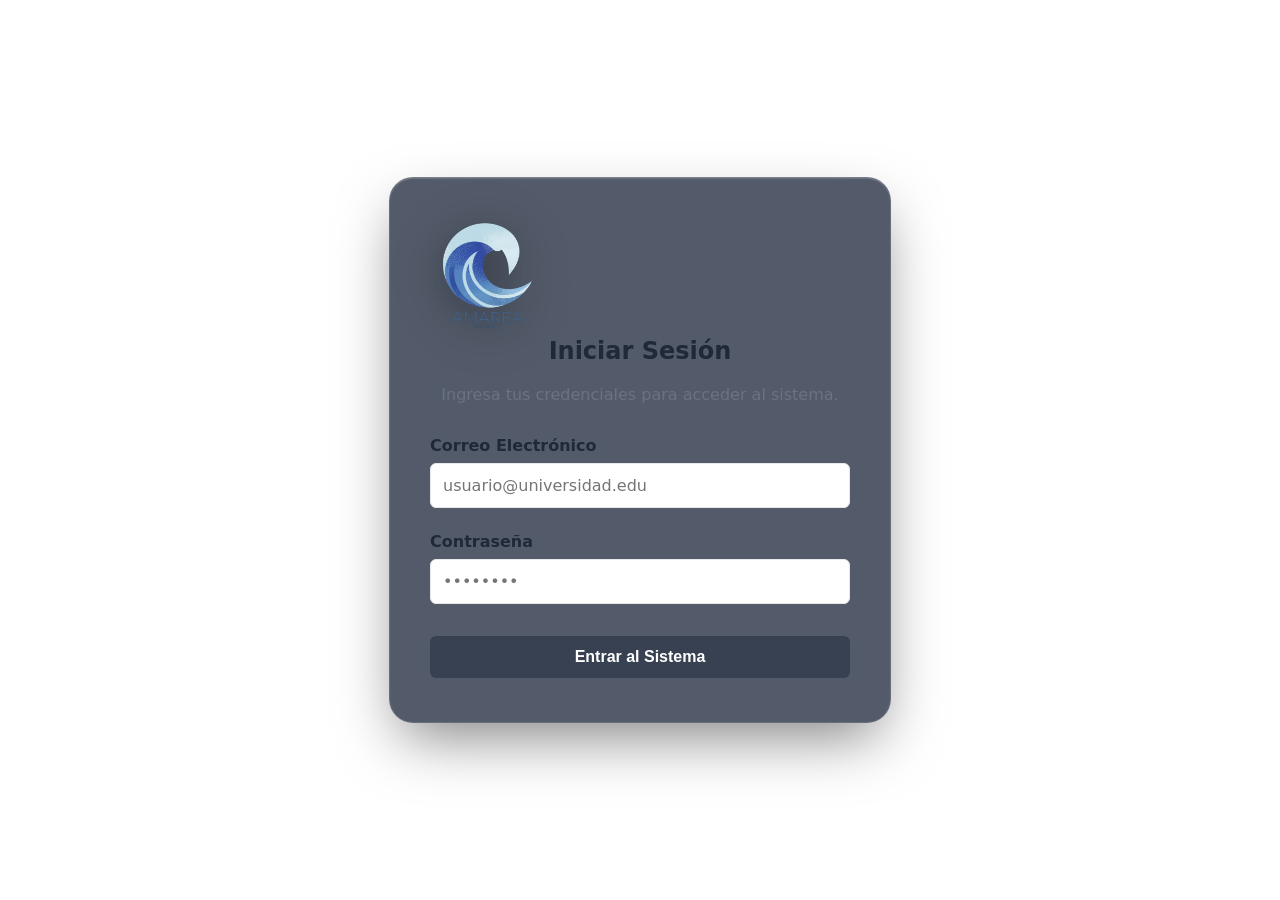
==== commit 5043498f: "Corrección de acceso a centros desde sesión del coordinador" ====
--- a/src/main/resources/static/index.html
+++ b/src/main/resources/static/index.html
@@ -8,74 +8,31 @@
     <link rel="stylesheet" href="estilos.css">
 </head>
 
-<body class="login-page-body">
-
-    <!-- Orbes ambientales con glow -->
-    <div class="login-bg-glow-1"></div>
-    <div class="login-bg-glow-2"></div>
+<body class="menu-body">
 
     <div class="login-card">
-        <div class="login-brand">
-            <div class="login-logo-wrapper">
-                <img src="logo.png" alt="Amarea Software" class="login-logo">
-            </div>
-            <h1 class="login-header-title">Iniciar Sesión</h1>
-            <p class="login-header-subtitle">Ingresa tus credenciales para acceder a la plataforma de gestión</p>
-        </div>
+        <img src="logo.png" alt="Amarea Software" class="login-logo">
+        <h2 class="mt-0">Iniciar Sesión</h2>
+        <p class="text-muted mb-2">Ingresa tus credenciales para acceder al sistema.</p>
 
-        <!-- Mensaje de error discreto y moderno para feedback del backend -->
+        <!-- Mensaje de error discreto para feedback del backend -->
         <div id="alertMessage" class="alert-error">
-            <svg width="18" height="18" viewBox="0 0 24 24" fill="none" stroke="currentColor" stroke-width="2" stroke-linecap="round" stroke-linejoin="round">
-                <circle cx="12" cy="12" r="10"></circle>
-                <line x1="12" y1="8" x2="12" y2="12"></line>
-                <line x1="12" y1="16" x2="12.01" y2="16"></line>
-            </svg>
             <span id="alertText"></span>
         </div>
 
-        <form id="loginForm">
-            <div class="login-input-group">
-                <label for="email" class="login-label">Correo Electrónico</label>
-                <div class="login-field-box">
-                    <span class="login-field-icon">
-                        <svg width="18" height="18" viewBox="0 0 24 24" fill="none" stroke="currentColor" stroke-width="2" stroke-linecap="round" stroke-linejoin="round">
-                            <rect width="20" height="16" x="2" y="4" rx="2"></rect>
-                            <path d="m22 7-8.97 5.7a1.94 1.94 0 0 1-2.06 0L2 7"></path>
-                        </svg>
-                    </span>
-                    <input type="email" id="email" class="login-input" placeholder="usuario@universidad.edu" required autocomplete="username">
-                </div>
+        <form id="loginForm" class="text-left">
+            <div class="mb-1-5">
+                <label for="email" class="font-semibold">Correo Electrónico</label>
+                <input type="text" id="email" placeholder="usuario@universidad.edu" required autocomplete="username">
             </div>
 
-            <div class="login-input-group">
-                <label for="password" class="login-label">Contraseña</label>
-                <div class="login-field-box">
-                    <span class="login-field-icon">
-                        <svg width="18" height="18" viewBox="0 0 24 24" fill="none" stroke="currentColor" stroke-width="2" stroke-linecap="round" stroke-linejoin="round">
-                            <rect width="18" height="11" x="3" y="11" rx="2" ry="2"></rect>
-                            <path d="M7 11V7a5 5 0 0 1 10 0v4"></path>
-                        </svg>
-                    </span>
-                    <input autocomplete="current-password" type="password" id="password" class="login-input" placeholder="••••••••" required>
-                </div>
+            <div class="mb-2">
+                <label for="password" class="font-semibold">Contraseña</label>
+                <input autocomplete="current-password" type="password" id="password" placeholder="••••••••" required>
             </div>
 
-            <button type="submit" id="btnSubmit" class="btn-login">
-                <span>Entrar al Sistema</span>
-                <svg width="18" height="18" viewBox="0 0 24 24" fill="none" stroke="currentColor" stroke-width="2" stroke-linecap="round" stroke-linejoin="round">
-                    <path d="M5 12h14"></path>
-                    <path d="m12 5 7 7-7 7"></path>
-                </svg>
-            </button>
+            <button type="submit" id="btnSubmit" class="btn btn-primary">Entrar al Sistema</button>
         </form>
-
-        <div class="login-footer-info">
-            <svg width="14" height="14" viewBox="0 0 24 24" fill="none" stroke="currentColor" stroke-width="2" stroke-linecap="round" stroke-linejoin="round">
-                <rect width="18" height="18" x="3" y="3" rx="2"></rect>
-                <path d="m9 12 2 2 4-4"></path>
-            </svg>
-            <span>Plataforma Segura · Amarea Software</span>
-        </div>
     </div>
 
     <script>
@@ -88,7 +45,7 @@
 
         function mostrarError(mensaje) {
             alertText.textContent = mensaje;
-            alertMessage.style.display = 'flex';
+            alertMessage.style.display = 'block';
         }
 
         function limpiarError() {
@@ -149,6 +106,11 @@
                 if (data.centroId) {
                     sessionStorage.setItem('centroId', data.centroId);
                     sessionStorage.setItem('centroNombre', data.centroNombre || '');
+                    sessionStorage.setItem('tieneCentroAsignado', 'true');
+                } else {
+                    sessionStorage.removeItem('centroId');
+                    sessionStorage.removeItem('centroNombre');
+                    sessionStorage.setItem('tieneCentroAsignado', 'false');
                 }
                 if (data.institucionId) {
                     sessionStorage.setItem('institucionId', data.institucionId);
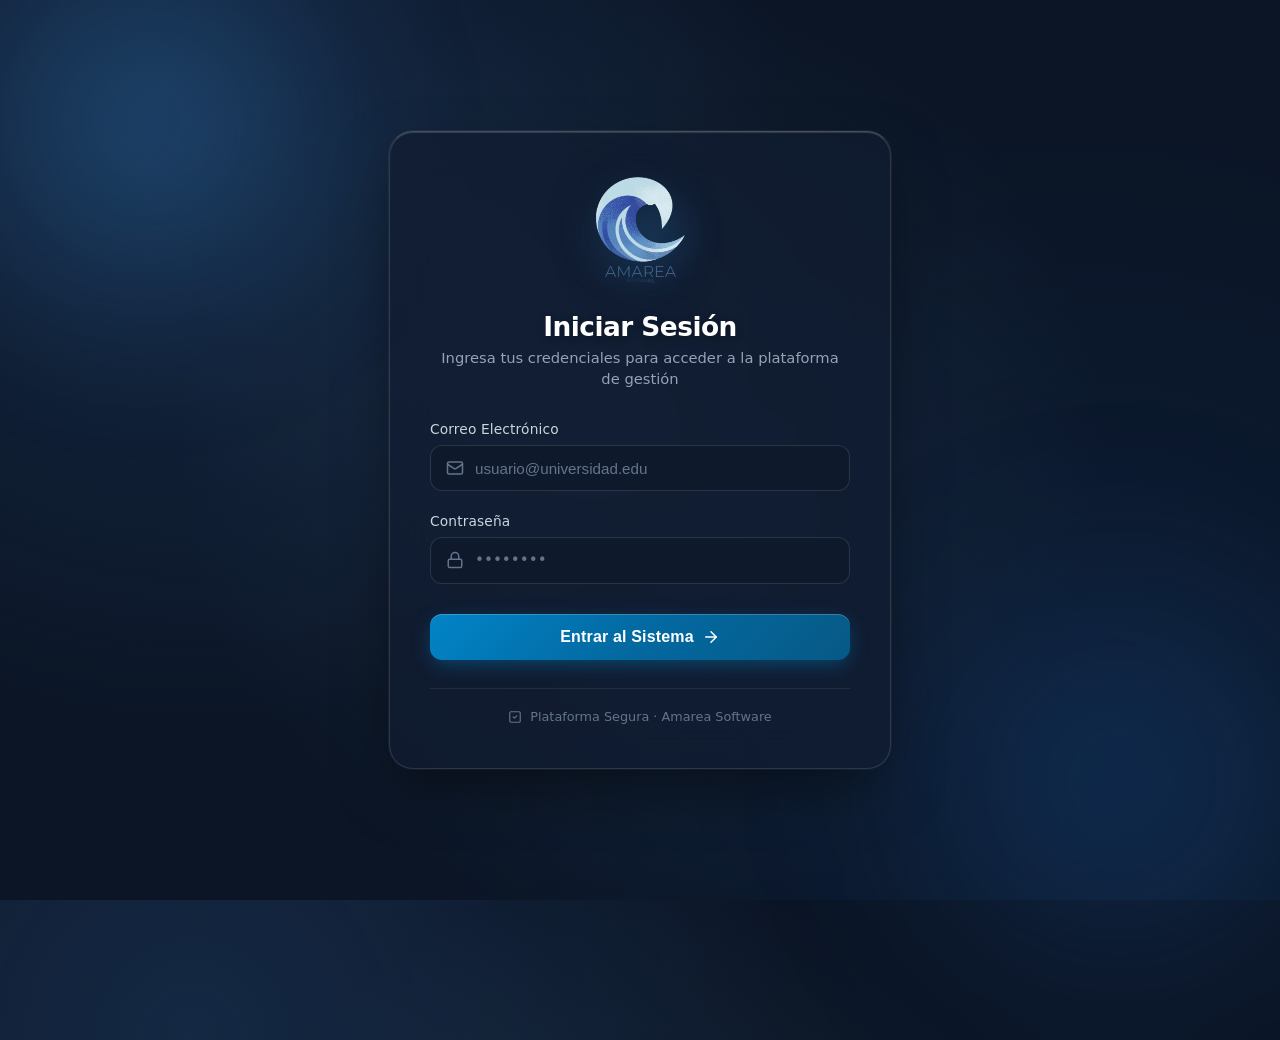
==== commit 92a57444: "Merge branch 'main' of https://github.com/Mauh28/proyecto_hackaton_fsociety" ====
--- a/src/main/resources/static/index.html
+++ b/src/main/resources/static/index.html
@@ -8,31 +8,74 @@
     <link rel="stylesheet" href="estilos.css">
 </head>
 
-<body class="menu-body">
+<body class="login-page-body">
+
+    <!-- Orbes ambientales con glow -->
+    <div class="login-bg-glow-1"></div>
+    <div class="login-bg-glow-2"></div>
 
     <div class="login-card">
-        <img src="logo.png" alt="Amarea Software" class="login-logo">
-        <h2 class="mt-0">Iniciar Sesión</h2>
-        <p class="text-muted mb-2">Ingresa tus credenciales para acceder al sistema.</p>
+        <div class="login-brand">
+            <div class="login-logo-wrapper">
+                <img src="logo.png" alt="Amarea Software" class="login-logo">
+            </div>
+            <h1 class="login-header-title">Iniciar Sesión</h1>
+            <p class="login-header-subtitle">Ingresa tus credenciales para acceder a la plataforma de gestión</p>
+        </div>
 
-        <!-- Mensaje de error discreto para feedback del backend -->
+        <!-- Mensaje de error discreto y moderno para feedback del backend -->
         <div id="alertMessage" class="alert-error">
+            <svg width="18" height="18" viewBox="0 0 24 24" fill="none" stroke="currentColor" stroke-width="2" stroke-linecap="round" stroke-linejoin="round">
+                <circle cx="12" cy="12" r="10"></circle>
+                <line x1="12" y1="8" x2="12" y2="12"></line>
+                <line x1="12" y1="16" x2="12.01" y2="16"></line>
+            </svg>
             <span id="alertText"></span>
         </div>
 
-        <form id="loginForm" class="text-left">
-            <div class="mb-1-5">
-                <label for="email" class="font-semibold">Correo Electrónico</label>
-                <input type="text" id="email" placeholder="usuario@universidad.edu" required autocomplete="username">
+        <form id="loginForm">
+            <div class="login-input-group">
+                <label for="email" class="login-label">Correo Electrónico</label>
+                <div class="login-field-box">
+                    <span class="login-field-icon">
+                        <svg width="18" height="18" viewBox="0 0 24 24" fill="none" stroke="currentColor" stroke-width="2" stroke-linecap="round" stroke-linejoin="round">
+                            <rect width="20" height="16" x="2" y="4" rx="2"></rect>
+                            <path d="m22 7-8.97 5.7a1.94 1.94 0 0 1-2.06 0L2 7"></path>
+                        </svg>
+                    </span>
+                    <input type="email" id="email" class="login-input" placeholder="usuario@universidad.edu" required autocomplete="username">
+                </div>
             </div>
 
-            <div class="mb-2">
-                <label for="password" class="font-semibold">Contraseña</label>
-                <input autocomplete="current-password" type="password" id="password" placeholder="••••••••" required>
+            <div class="login-input-group">
+                <label for="password" class="login-label">Contraseña</label>
+                <div class="login-field-box">
+                    <span class="login-field-icon">
+                        <svg width="18" height="18" viewBox="0 0 24 24" fill="none" stroke="currentColor" stroke-width="2" stroke-linecap="round" stroke-linejoin="round">
+                            <rect width="18" height="11" x="3" y="11" rx="2" ry="2"></rect>
+                            <path d="M7 11V7a5 5 0 0 1 10 0v4"></path>
+                        </svg>
+                    </span>
+                    <input autocomplete="current-password" type="password" id="password" class="login-input" placeholder="••••••••" required>
+                </div>
             </div>
 
-            <button type="submit" id="btnSubmit" class="btn btn-primary">Entrar al Sistema</button>
+            <button type="submit" id="btnSubmit" class="btn-login">
+                <span>Entrar al Sistema</span>
+                <svg width="18" height="18" viewBox="0 0 24 24" fill="none" stroke="currentColor" stroke-width="2" stroke-linecap="round" stroke-linejoin="round">
+                    <path d="M5 12h14"></path>
+                    <path d="m12 5 7 7-7 7"></path>
+                </svg>
+            </button>
         </form>
+
+        <div class="login-footer-info">
+            <svg width="14" height="14" viewBox="0 0 24 24" fill="none" stroke="currentColor" stroke-width="2" stroke-linecap="round" stroke-linejoin="round">
+                <rect width="18" height="18" x="3" y="3" rx="2"></rect>
+                <path d="m9 12 2 2 4-4"></path>
+            </svg>
+            <span>Plataforma Segura · Amarea Software</span>
+        </div>
     </div>
 
     <script>
@@ -45,7 +88,7 @@
 
         function mostrarError(mensaje) {
             alertText.textContent = mensaje;
-            alertMessage.style.display = 'block';
+            alertMessage.style.display = 'flex';
         }
 
         function limpiarError() {
